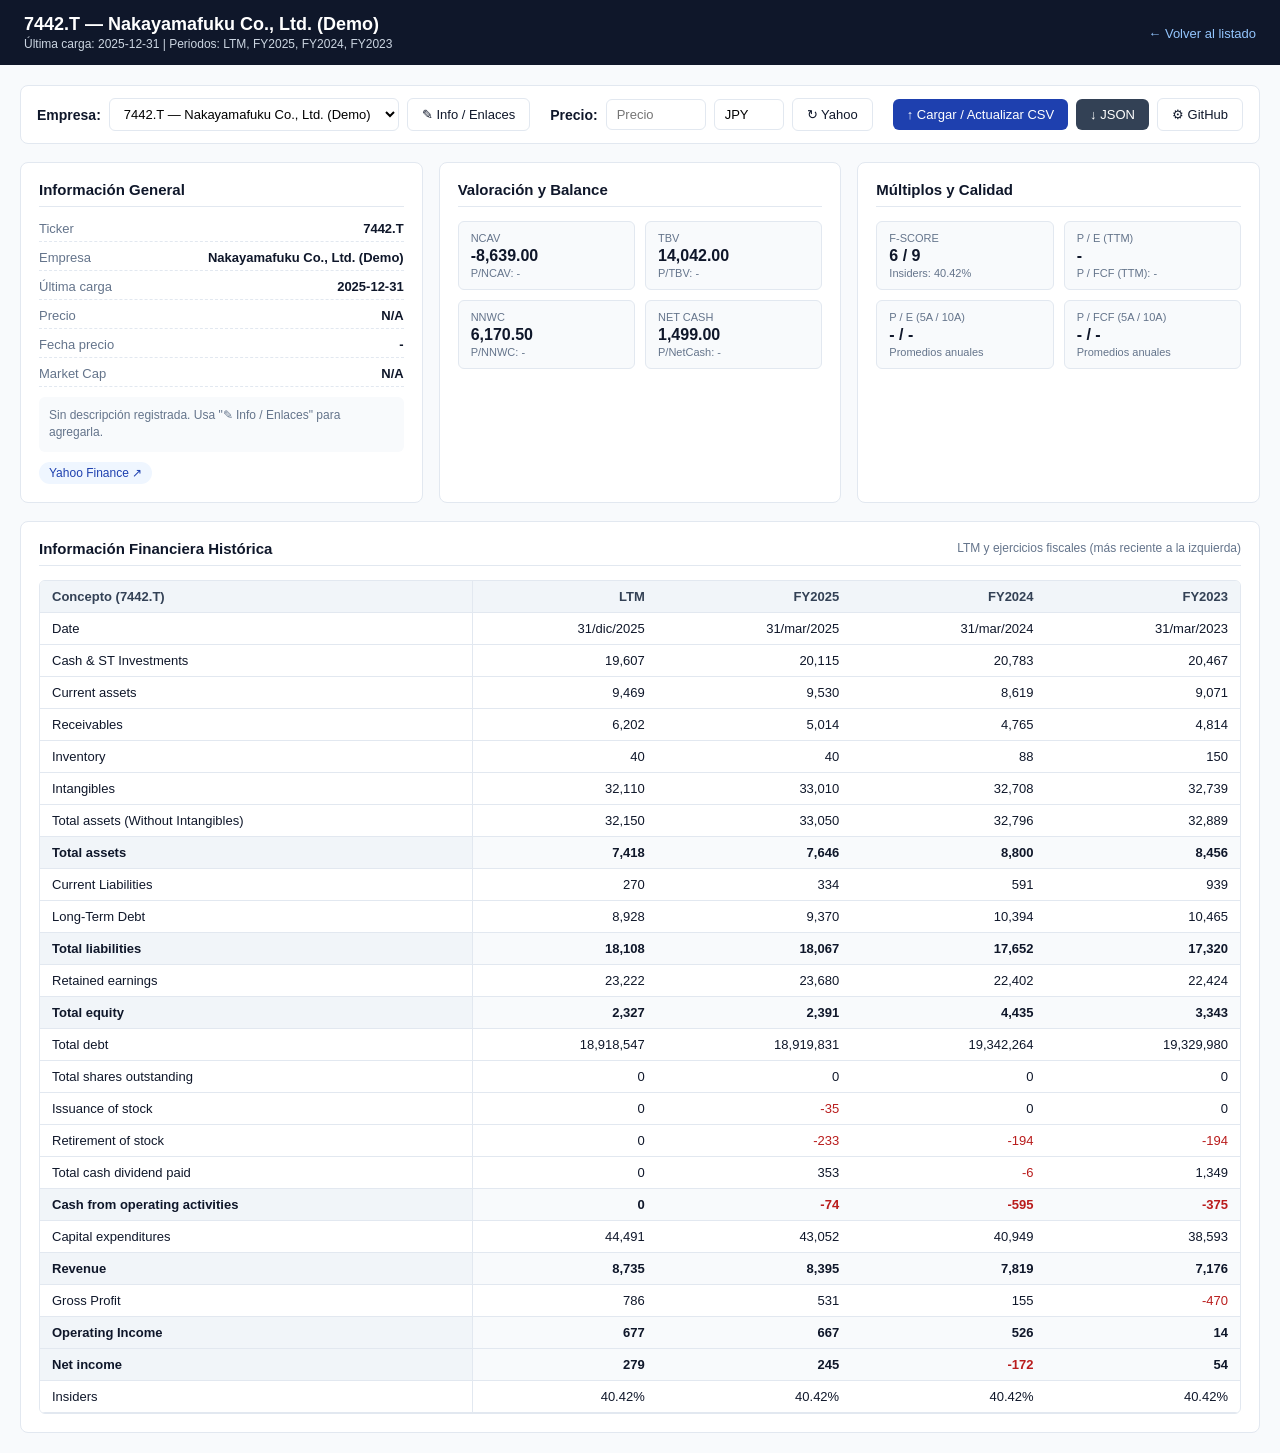
==== empresa.html @ ff604a3f "Add files via upload" ====
<!DOCTYPE html>
<html lang="es">
<head>
  <meta charset="UTF-8" />
  <meta name="viewport" content="width=device-width, initial-scale=1.0" />
  <title>Ficha de Empresa - Análisis Fundamental</title>
  <link rel="stylesheet" href="css/style.css" />
</head>
<body>
  <header>
    <div>
      <h1 id="company-title">Cargando empresa...</h1>
      <span id="company-subtitle" style="font-size:12px; color:#cbd5e1;"></span>
    </div>
    <div>
      <a href="index.html">← Volver al listado</a>
    </div>
  </header>

  <div class="container">
    <div class="toolbar">
      <div class="toolbar-group">
        <label for="company-select"><strong>Empresa:</strong></label>
        <select id="company-select"></select>
        <button class="outline" id="btn-edit-meta">✎ Info / Enlaces</button>
      </div>

      <div class="toolbar-group">
        <label for="price-input"><strong>Precio:</strong></label>
        <input type="number" id="price-input" step="any" placeholder="Precio" style="width:100px;" />
        <input type="text" id="currency-input" placeholder="Moneda" style="width:70px;" />
        <button class="outline" id="btn-fetch-price" title="Consultar en Yahoo Finance">↻ Yahoo</button>
      </div>

      <div class="toolbar-group">
        <input type="file" id="csv-upload" accept=".csv,.txt" style="display:none;" />
        <button id="btn-trigger-upload">↑ Cargar / Actualizar CSV</button>
        <button class="secondary" id="btn-download-json">↓ JSON</button>
        <button class="outline" id="btn-toggle-gh">⚙ GitHub</button>
      </div>
    </div>

    <!-- Panel para editar nombre, sitio web y descripción de la empresa -->
    <div id="edit-meta-panel" class="edit-meta-panel">
      <strong>Datos informativos y enlaces de la empresa</strong>
      <div class="form-grid">
        <input type="text" id="meta-name" placeholder="Nombre de la empresa" />
        <input type="text" id="meta-website" placeholder="Sitio web oficial (https://...)" />
        <input type="text" id="meta-currency" placeholder="Moneda (ej. JPY, USD, MXN)" />
      </div>
      <div style="margin-top:8px;">
        <textarea id="meta-desc" rows="2" style="width:100%;" placeholder="Resumen o descripción breve de la empresa..."></textarea>
      </div>
      <div style="margin-top:8px; display:flex; gap:8px;">
        <button id="btn-save-meta">Aplicar cambios</button>
        <button class="outline" id="btn-close-meta">Cerrar</button>
      </div>
    </div>

    <!-- Panel de GitHub -->
    <div id="gh-panel" class="gh-panel">
      <strong>Guardado directo en GitHub (para usuarios editores)</strong>
      <div class="form-grid">
        <input type="text" id="gh-owner" placeholder="Owner (usuario/org)" />
        <input type="text" id="gh-repo" placeholder="Repositorio" />
        <input type="text" id="gh-branch" placeholder="Rama (main)" />
        <input type="password" id="gh-token" placeholder="GitHub Token" />
      </div>
      <div style="margin-top:10px; display:flex; gap:8px;">
        <button id="btn-save-gh-cfg">Guardar config</button>
        <button class="outline" id="btn-clear-gh-cfg">Borrar token</button>
      </div>
    </div>

    <div id="status-banner" class="status-msg"></div>

    <!-- MITAD SUPERIOR: 3 COLUMNAS -->
    <div class="top-three-cols">
      <!-- Columna 1: Datos informativos, precio/moneda/fecha, descripción y enlaces -->
      <div class="card" style="margin-bottom:0;">
        <h2><span>Información General</span></h2>
        <div id="col1-info"></div>
      </div>

      <!-- Columna 2: Métricas patrimoniales y de balance -->
      <div class="card" style="margin-bottom:0;">
        <h2><span>Valoración y Balance</span></h2>
        <div id="col2-metrics" class="metrics-col-grid"></div>
      </div>

      <!-- Columna 3: Múltiplos de flujo/utilidad y calidad -->
      <div class="card" style="margin-bottom:0;">
        <h2><span>Múltiplos y Calidad</span></h2>
        <div id="col3-metrics" class="metrics-col-grid"></div>
      </div>
    </div>

    <!-- MITAD INFERIOR: INFORMACIÓN FINANCIERA HISTÓRICA -->
    <div class="card">
      <h2>
        <span>Información Financiera Histórica</span>
        <span style="font-size:12px; font-weight:400; color:var(--muted);">LTM y ejercicios fiscales (más reciente a la izquierda)</span>
      </h2>
      <div class="table-wrapper">
        <table id="financials-table">
          <thead></thead>
          <tbody></tbody>
        </table>
      </div>
    </div>
  </div>

  <script src="js/finance-engine.js"></script>
  <script>
    let registry = [];
    let currentCompany = null;

    const fmtNum = (n, decimals = 2) => {
      if (n === null || n === undefined || isNaN(n)) return "N/A";
      return Number(n).toLocaleString("en-US", {
        minimumFractionDigits: decimals,
        maximumFractionDigits: decimals
      });
    };

    const fmtInt = (n) => {
      if (n === null || n === undefined || isNaN(n)) return "-";
      return Number(n).toLocaleString("en-US", { maximumFractionDigits: 2 });
    };

    function showStatus(msg, isError = false) {
      const el = document.getElementById("status-banner");
      el.style.display = "block";
      el.style.background = isError ? "#fef2f2" : "#f0fdf4";
      el.style.color = isError ? "#991b1b" : "#166534";
      el.style.borderColor = isError ? "#fecaca" : "#bbf7d0";
      el.textContent = msg;
    }

    function getGhConfig() {
      return {
        owner: localStorage.getItem("gh_owner") || "",
        repo: localStorage.getItem("gh_repo") || "",
        branch: localStorage.getItem("gh_branch") || "main",
        token: localStorage.getItem("gh_token") || ""
      };
    }

    async function persistCompanyIfConfigured(msgSuffix = "") {
      const gh = getGhConfig();
      if (!gh.owner || !gh.repo || !gh.token) return false;
      await saveFileToGitHub({
        owner: gh.owner,
        repo: gh.repo,
        branch: gh.branch,
        token: gh.token,
        path: `data/companies/${currentCompany.ticker}.json`,
        contentText: JSON.stringify(currentCompany, null, 2),
        message: `Update ${currentCompany.ticker} ${msgSuffix}`.trim()
      });
      await saveFileToGitHub({
        owner: gh.owner,
        repo: gh.repo,
        branch: gh.branch,
        token: gh.token,
        path: "data/index.json",
        contentText: JSON.stringify({ companies: registry }, null, 2),
        message: `Update index.json for ${currentCompany.ticker}`
      });
      return true;
    }

    async function init() {
      const cfg = getGhConfig();
      document.getElementById("gh-owner").value = cfg.owner;
      document.getElementById("gh-repo").value = cfg.repo;
      document.getElementById("gh-branch").value = cfg.branch;
      document.getElementById("gh-token").value = cfg.token;

      try {
        const res = await fetch("data/index.json?t=" + Date.now());
        const data = await res.json();
        registry = data.companies || [];
      } catch (e) {
        registry = [];
      }

      populateSelector();
      const params = new URLSearchParams(window.location.search);
      const requested = params.get("ticker") || (registry[0] && registry[0].ticker);
      if (requested) {
        document.getElementById("company-select").value = requested;
        await loadCompany(requested);
      }
    }

    function populateSelector() {
      const sel = document.getElementById("company-select");
      sel.innerHTML = "";
      registry.forEach(item => {
        const opt = document.createElement("option");
        opt.value = item.ticker;
        opt.textContent = `${item.ticker} — ${item.name || item.ticker}`;
        sel.appendChild(opt);
      });
    }

    async function loadCompany(ticker) {
      const entry = registry.find(r => r.ticker === ticker);
      const path = (entry && entry.file) ? entry.file : `data/companies/${ticker}.json`;
      const res = await fetch(`${path}?t=${Date.now()}`);
      currentCompany = await res.json();

      document.getElementById("price-input").value = currentCompany.price ?? "";
      document.getElementById("currency-input").value = currentCompany.currency || "";
      renderAll();
    }

    function renderAll() {
      if (!currentCompany) return;
      const c = currentCompany;
      const priceVal = (c.price !== null && c.price !== undefined && c.price !== "") ? Number(c.price) : null;
      const m = calculateMetrics(c, priceVal);

      document.getElementById("company-title").textContent = `${c.ticker} — ${c.name || c.ticker}`;
      document.getElementById("company-subtitle").textContent = `Última carga: ${c.lastUpdated || "-"} | Periodos: ${(c.periods || []).join(", ")}`;

      // Columna 1: Datos informativos + precio/moneda/fecha + descripción + enlaces
      const yahooUrl = `https://finance.yahoo.com/quote/${encodeURIComponent(c.ticker)}`;
      const linksHtml = [
        `<a href="${yahooUrl}" target="_blank" rel="noopener">Yahoo Finance ↗</a>`,
        c.website ? `<a href="${c.website}" target="_blank" rel="noopener">Sitio oficial ↗</a>` : ""
      ].filter(Boolean).join("");

      document.getElementById("col1-info").innerHTML = `
        <div class="info-list">
          <div class="info-row"><span class="info-label">Ticker</span><span class="info-val">${c.ticker}</span></div>
          <div class="info-row"><span class="info-label">Empresa</span><span class="info-val">${c.name || c.ticker}</span></div>
          <div class="info-row"><span class="info-label">Última carga</span><span class="info-val">${c.lastUpdated || "-"}</span></div>
          <div class="info-row"><span class="info-label">Precio</span><span class="info-val">${priceVal !== null ? fmtNum(priceVal) + " " + (c.currency || "") : "N/A"}</span></div>
          <div class="info-row"><span class="info-label">Fecha precio</span><span class="info-val">${c.priceDate || "-"}</span></div>
          <div class="info-row"><span class="info-label">Market Cap</span><span class="info-val">${m.marketCap !== null ? fmtNum(m.marketCap) + " mm" : "N/A"}</span></div>
        </div>
        ${c.description ? `<div class="desc-box">${c.description}</div>` : `<div class="desc-box" style="color:var(--muted);">Sin descripción registrada. Usa "✎ Info / Enlaces" para agregarla.</div>`}
        <div class="links-box">${linksHtml}</div>
      `;

      const box = (label, val, sub = "") => `
        <div class="metric-box">
          <div class="metric-label">${label}</div>
          <div class="metric-value">${val}</div>
          ${sub ? `<div class="metric-sub">${sub}</div>` : ""}
        </div>
      `;

      // Columna 2: Métricas patrimoniales
      document.getElementById("col2-metrics").innerHTML = [
        box("NCAV", fmtNum(m.ncav), `P/NCAV: ${m.p_ncav !== null ? fmtNum(m.p_ncav) + "x" : "-"}`),
        box("TBV", fmtNum(m.tbv), `P/TBV: ${m.p_tbv !== null ? fmtNum(m.p_tbv) + "x" : "-"}`),
        box("NNWC", fmtNum(m.nnwc), `P/NNWC: ${m.p_nnwc !== null ? fmtNum(m.p_nnwc) + "x" : "-"}`),
        box("Net Cash", fmtNum(m.netCash), `P/NetCash: ${m.p_netcash !== null ? fmtNum(m.p_netcash) + "x" : "-"}`)
      ].join("");

      // Columna 3: Múltiplos y calidad
      document.getElementById("col3-metrics").innerHTML = [
        box("F-Score", m.fScore !== null ? `${m.fScore} / 9` : "N/A", `Insiders: ${m.insiders ? fmtNum(m.insiders * 100) + "%" : "0.00%"}`),
        box("P / E (TTM)", m.p_ettm !== null ? fmtNum(m.p_ettm) + "x" : "-", `P / FCF (TTM): ${m.p_fcfttm !== null ? fmtNum(m.p_fcfttm) + "x" : "-"}`),
        box("P / E (5A / 10A)", `${m.p_e5 !== null ? fmtNum(m.p_e5) + "x" : "-"} / ${m.p_e10 !== null ? fmtNum(m.p_e10) + "x" : "-"}`, "Promedios anuales"),
        box("P / FCF (5A / 10A)", `${m.p_fcf5 !== null ? fmtNum(m.p_fcf5) + "x" : "-"} / ${m.p_fcf10 !== null ? fmtNum(m.p_fcf10) + "x" : "-"}`, "Promedios anuales")
      ].join("");

      // Mitad inferior: Financieros históricos
      const thead = document.querySelector("#financials-table thead");
      const tbody = document.querySelector("#financials-table tbody");
      const periods = c.periods || [];
      thead.innerHTML = `<tr><th>Concepto (${c.ticker})</th>${periods.map(p => `<th>${p}</th>`).join("")}</tr>`;

      const highlightRows = new Set(["Total assets", "Total liabilities", "Total equity", "Revenue", "Operating Income", "Net income", "Cash from operating activities"]);
      const rowKeys = Object.keys(c.rows || {});
      tbody.innerHTML = rowKeys.map(rowName => {
        const vals = c.rows[rowName] || [];
        const isHl = highlightRows.has(rowName);
        const cells = vals.map(v => {
          if (rowName === "Date") return `<td>${v}</td>`;
          if (rowName === "Insiders") return `<td>${(Number(v) * 100).toFixed(2)}%</td>`;
          const num = Number(v);
          return `<td class="${num < 0 ? "neg" : ""}">${fmtInt(num)}</td>`;
        }).join("");
        return `<tr class="${isHl ? "row-highlight" : ""}"><td>${rowName}</td>${cells}</tr>`;
      }).join("");
    }

    document.getElementById("company-select").addEventListener("change", e => loadCompany(e.target.value));

    document.getElementById("price-input").addEventListener("change", async e => {
      if (!currentCompany) return;
      const v = parseFloat(e.target.value);
      currentCompany.price = isNaN(v) ? null : v;
      currentCompany.priceDate = new Date().toISOString().slice(0, 10);
      renderAll();
      if (await persistCompanyIfConfigured("(precio)")) showStatus("Precio guardado en GitHub.");
    });

    document.getElementById("currency-input").addEventListener("change", async e => {
      if (!currentCompany) return;
      currentCompany.currency = e.target.value.trim().toUpperCase();
      renderAll();
      if (await persistCompanyIfConfigured("(moneda)")) showStatus("Moneda guardada en GitHub.");
    });

    document.getElementById("btn-fetch-price").addEventListener("click", async () => {
      if (!currentCompany) return;
      showStatus(`Consultando ${currentCompany.ticker} en Yahoo Finance...`);
      try {
        const url = `https://query1.finance.yahoo.com/v8/finance/chart/${encodeURIComponent(currentCompany.ticker)}?interval=1d&range=1d`;
        const proxyUrl = `https://api.allorigins.win/get?url=${encodeURIComponent(url)}`;
        const res = await fetch(proxyUrl);
        const wrapper = await res.json();
        const chartData = JSON.parse(wrapper.contents);
        const meta = chartData.chart.result[0].meta;
        currentCompany.price = meta.regularMarketPrice;
        if (meta.currency) currentCompany.currency = meta.currency;
        currentCompany.priceDate = new Date().toISOString().slice(0, 10);
        document.getElementById("price-input").value = currentCompany.price;
        document.getElementById("currency-input").value = currentCompany.currency || "";
        renderAll();
        const saved = await persistCompanyIfConfigured("(Yahoo Finance)");
        showStatus(saved ? `Precio (${currentCompany.price} ${currentCompany.currency || ""}) guardado en GitHub.` : `Precio obtenido: ${currentCompany.price}.`);
      } catch (err) {
        showStatus("No se pudo consultar Yahoo Finance automáticamente. Puedes ingresar el precio manual.", true);
      }
    });

    document.getElementById("btn-edit-meta").addEventListener("click", () => {
      if (!currentCompany) return;
      document.getElementById("meta-name").value = currentCompany.name || "";
      document.getElementById("meta-website").value = currentCompany.website || "";
      document.getElementById("meta-currency").value = currentCompany.currency || "";
      document.getElementById("meta-desc").value = currentCompany.description || "";
      document.getElementById("edit-meta-panel").style.display = "block";
    });

    document.getElementById("btn-close-meta").addEventListener("click", () => {
      document.getElementById("edit-meta-panel").style.display = "none";
    });

    document.getElementById("btn-save-meta").addEventListener("click", async () => {
      if (!currentCompany) return;
      currentCompany.name = document.getElementById("meta-name").value.trim() || currentCompany.ticker;
      currentCompany.website = document.getElementById("meta-website").value.trim();
      currentCompany.currency = document.getElementById("meta-currency").value.trim().toUpperCase();
      currentCompany.description = document.getElementById("meta-desc").value.trim();

      const idx = registry.findIndex(r => r.ticker === currentCompany.ticker);
      if (idx >= 0) registry[idx].name = currentCompany.name;
      populateSelector();
      document.getElementById("company-select").value = currentCompany.ticker;
      document.getElementById("edit-meta-panel").style.display = "none";
      renderAll();

      const saved = await persistCompanyIfConfigured("(info empresa)");
      showStatus(saved ? "Información y enlaces guardados en GitHub." : "Información actualizada en pantalla.");
    });

    document.getElementById("btn-trigger-upload").addEventListener("click", () => document.getElementById("csv-upload").click());

    document.getElementById("csv-upload").addEventListener("change", e => {
      const file = e.target.files[0];
      if (!file) return;
      const reader = new FileReader();
      reader.onload = async evt => {
        try {
          const incoming = parseCompanyCSV(evt.target.result);
          let baseObj = null;
          const entry = registry.find(r => r.ticker === incoming.ticker);
          if (entry && entry.file) {
            const r = await fetch(`${entry.file}?t=${Date.now()}`);
            if (r.ok) baseObj = await r.json();
          }
          currentCompany = mergeCompanyData(baseObj, incoming);

          const idx = registry.findIndex(r => r.ticker === currentCompany.ticker);
          const regObj = {
            ticker: currentCompany.ticker,
            name: currentCompany.name || currentCompany.ticker,
            file: `data/companies/${currentCompany.ticker}.json`,
            lastUpdated: currentCompany.lastUpdated
          };
          if (idx >= 0) registry[idx] = regObj;
          else registry.push(regObj);
          populateSelector();
          document.getElementById("company-select").value = currentCompany.ticker;
          renderAll();

          const saved = await persistCompanyIfConfigured("(CSV)");
          showStatus(saved
            ? `CSV fusionado y guardado en GitHub para ${currentCompany.ticker}.`
            : `CSV fusionado para ${currentCompany.ticker}. Configura GitHub en ⚙ GitHub para guardarlo en el repo.`);
        } catch (err) {
          showStatus("Error al procesar CSV: " + err.message, true);
        }
        e.target.value = "";
      };
      reader.readAsText(file);
    });

    document.getElementById("btn-download-json").addEventListener("click", () => {
      if (!currentCompany) return;
      const blob = new Blob([JSON.stringify(currentCompany, null, 2)], { type: "application/json" });
      const a = document.createElement("a");
      a.href = URL.createObjectURL(blob);
      a.download = `${currentCompany.ticker}.json`;
      a.click();
    });

    document.getElementById("btn-toggle-gh").addEventListener("click", () => {
      const p = document.getElementById("gh-panel");
      p.style.display = p.style.display === "block" ? "none" : "block";
    });

    document.getElementById("btn-save-gh-cfg").addEventListener("click", () => {
      localStorage.setItem("gh_owner", document.getElementById("gh-owner").value.trim());
      localStorage.setItem("gh_repo", document.getElementById("gh-repo").value.trim());
      localStorage.setItem("gh_branch", document.getElementById("gh-branch").value.trim() || "main");
      localStorage.setItem("gh_token", document.getElementById("gh-token").value.trim());
      showStatus("Configuración de GitHub guardada en este navegador.");
    });

    document.getElementById("btn-clear-gh-cfg").addEventListener("click", () => {
      localStorage.removeItem("gh_token");
      document.getElementById("gh-token").value = "";
      showStatus("Token borrado.");
    });

    init();
  </script>
</body>
</html>
---- css/style.css ----
:root {
  --bg: #f8fafc;
  --card: #ffffff;
  --border: #e2e8f0;
  --text: #0f172a;
  --muted: #64748b;
  --accent: #1e40af;
  --accent-light: #eff6ff;
  --red: #b91c1c;
}
* { box-sizing: border-box; }
body {
  margin: 0;
  font-family: -apple-system, BlinkMacSystemFont, "Segoe UI", Roboto, sans-serif;
  background: var(--bg);
  color: var(--text);
  font-size: 14px;
}
header {
  background: #0f172a;
  color: #fff;
  padding: 14px 24px;
  display: flex;
  justify-content: space-between;
  align-items: center;
  flex-wrap: wrap;
  gap: 12px;
}
header h1 { margin: 0; font-size: 18px; font-weight: 600; }
header a { color: #93c5fd; text-decoration: none; font-size: 13px; }
.container { max-width: 1400px; margin: 20px auto; padding: 0 20px; }

.toolbar {
  background: var(--card);
  border: 1px solid var(--border);
  border-radius: 8px;
  padding: 12px 16px;
  margin-bottom: 18px;
  display: flex;
  flex-wrap: wrap;
  gap: 10px;
  align-items: center;
  justify-content: space-between;
}
.toolbar-group { display: flex; gap: 8px; align-items: center; flex-wrap: wrap; }

select, input[type="text"], input[type="number"], input[type="password"], textarea {
  padding: 7px 10px;
  border: 1px solid var(--border);
  border-radius: 6px;
  font-size: 13px;
  background: #fff;
  font-family: inherit;
}
button, .btn {
  background: var(--accent);
  color: #fff;
  border: none;
  padding: 8px 14px;
  border-radius: 6px;
  font-size: 13px;
  font-weight: 500;
  cursor: pointer;
  display: inline-flex;
  align-items: center;
  gap: 6px;
  text-decoration: none;
}
button.secondary { background: #334155; }
button.outline { background: #fff; color: var(--text); border: 1px solid var(--border); }
button:hover, .btn:hover { opacity: 0.92; }

.card {
  background: var(--card);
  border: 1px solid var(--border);
  border-radius: 8px;
  padding: 18px;
  margin-bottom: 18px;
}
.card h2 {
  margin: 0 0 14px 0;
  font-size: 15px;
  border-bottom: 1px solid var(--border);
  padding-bottom: 8px;
  display: flex;
  justify-content: space-between;
  align-items: center;
}

/* Mitad superior: 3 columnas en escritorio */
.top-three-cols {
  display: grid;
  grid-template-columns: repeat(3, minmax(0, 1fr));
  gap: 16px;
  margin-bottom: 18px;
}
@media (max-width: 1024px) {
  .top-three-cols { grid-template-columns: 1fr; }
}

.info-list {
  display: flex;
  flex-direction: column;
  gap: 8px;
  font-size: 13px;
}
.info-row {
  display: flex;
  justify-content: space-between;
  gap: 10px;
  border-bottom: 1px dashed #e2e8f0;
  padding-bottom: 5px;
}
.info-label { color: var(--muted); font-weight: 500; }
.info-val { font-weight: 600; text-align: right; }
.desc-box {
  margin-top: 10px;
  padding: 10px;
  background: var(--bg);
  border-radius: 6px;
  font-size: 12px;
  color: #334155;
  line-height: 1.45;
}
.links-box {
  margin-top: 10px;
  display: flex;
  flex-wrap: wrap;
  gap: 8px;
}
.links-box a {
  font-size: 12px;
  color: var(--accent);
  background: var(--accent-light);
  padding: 4px 10px;
  border-radius: 999px;
  text-decoration: none;
  font-weight: 500;
}

.metrics-col-grid {
  display: grid;
  grid-template-columns: repeat(2, minmax(0, 1fr));
  gap: 10px;
}
.metric-box {
  background: var(--bg);
  border: 1px solid var(--border);
  border-radius: 6px;
  padding: 10px 12px;
}
.metric-label { font-size: 11px; color: var(--muted); text-transform: uppercase; }
.metric-value { font-size: 16px; font-weight: 700; margin-top: 3px; }
.metric-sub { font-size: 11px; color: var(--muted); margin-top: 2px; }

.table-wrapper {
  overflow-x: auto;
  border: 1px solid var(--border);
  border-radius: 6px;
}
table {
  width: 100%;
  border-collapse: collapse;
  font-size: 13px;
  white-space: nowrap;
}
th, td {
  padding: 8px 12px;
  border-bottom: 1px solid var(--border);
  text-align: right;
}
th:first-child, td:first-child {
  text-align: left;
  position: sticky;
  left: 0;
  background: #f1f5f9;
  font-weight: 600;
  z-index: 2;
  border-right: 1px solid var(--border);
}
td:first-child { background: #fff; font-weight: 500; }
thead th { background: #f1f5f9; font-weight: 600; color: #334155; }
tr.row-highlight td { background: #f8fafc; font-weight: 600; }
tr.row-highlight td:first-child { background: #f1f5f9; }
.neg { color: var(--red); }
.badge {
  display: inline-block;
  padding: 2px 8px;
  border-radius: 999px;
  font-size: 11px;
  font-weight: 600;
  background: var(--accent-light);
  color: var(--accent);
}
.status-msg {
  font-size: 12px;
  padding: 8px 12px;
  border-radius: 6px;
  background: #f0fdf4;
  color: #166534;
  border: 1px solid #bbf7d0;
  margin-bottom: 14px;
  display: none;
}
.gh-panel, .edit-meta-panel {
  display: none;
  background: var(--card);
  border: 1px solid var(--border);
  border-radius: 8px;
  padding: 14px 18px;
  margin-bottom: 18px;
}
.form-grid {
  display: grid;
  grid-template-columns: repeat(auto-fit, minmax(180px, 1fr));
  gap: 10px;
  margin-top: 10px;
}
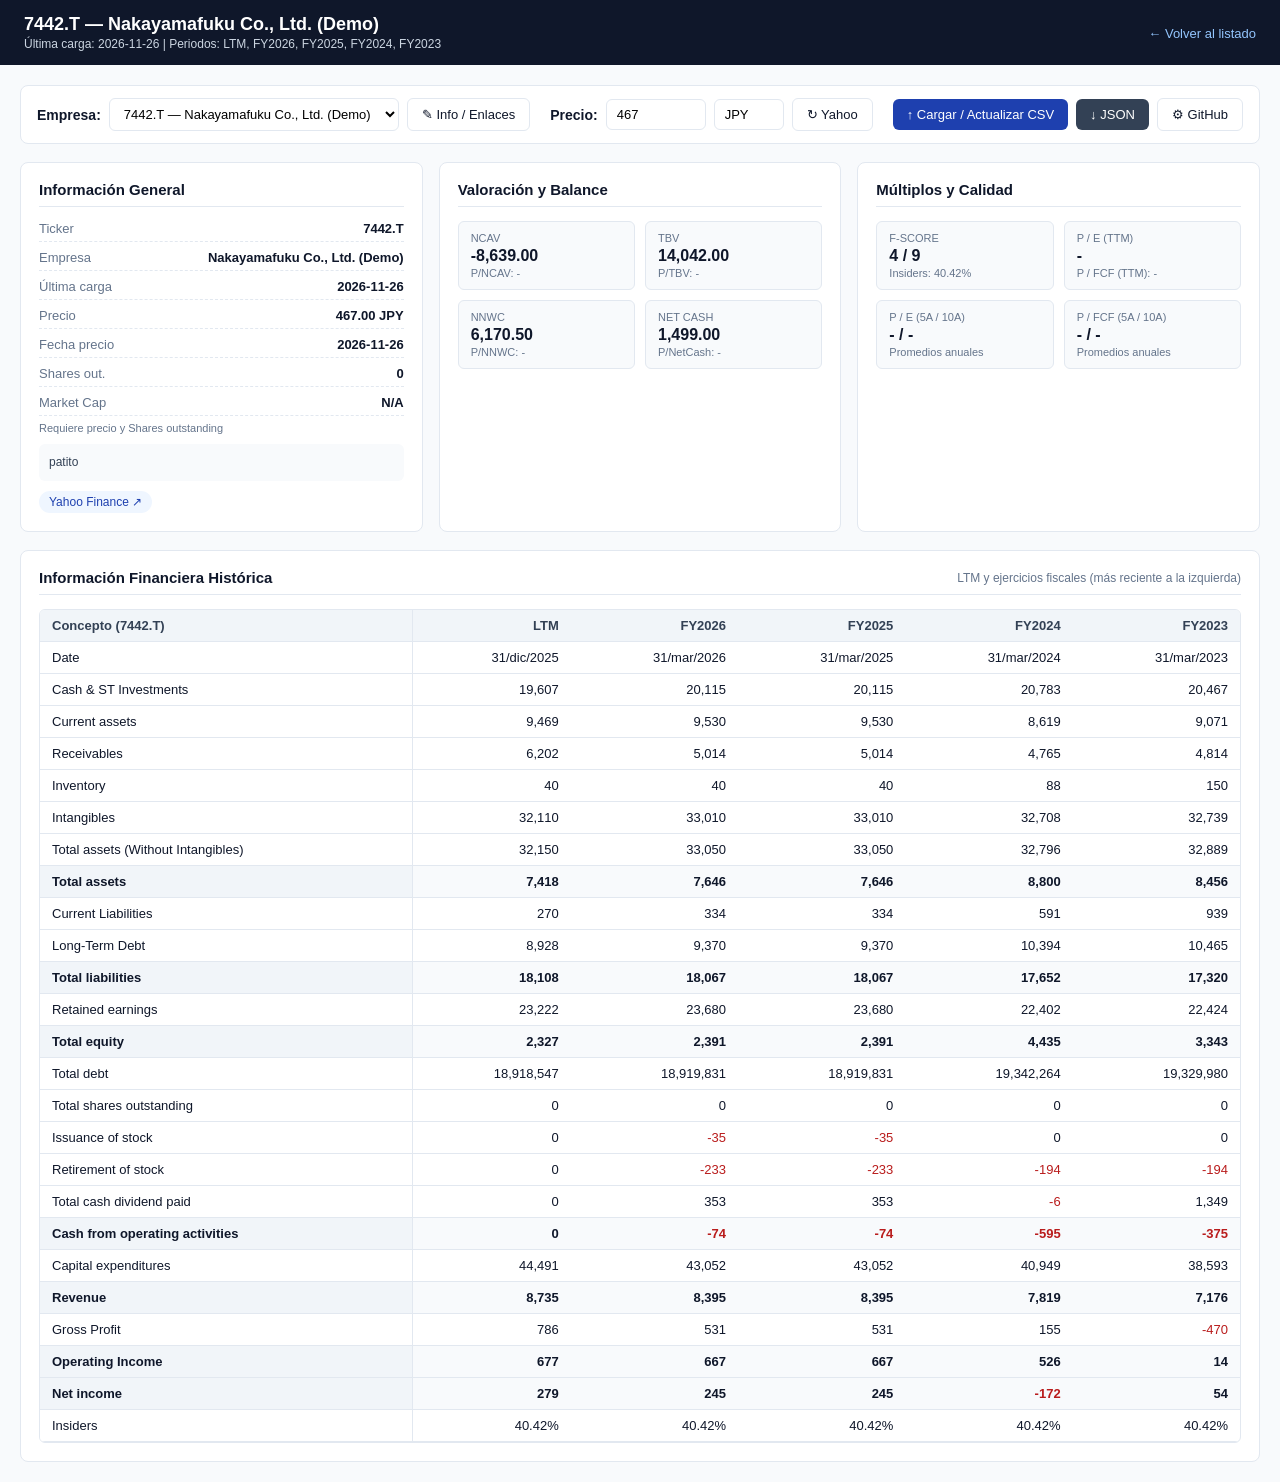
==== commit 1f98b7f1: "Update empresa.html" ====
--- a/empresa.html
+++ b/empresa.html
@@ -40,7 +40,6 @@
       </div>
     </div>
 
-    <!-- Panel para editar nombre, sitio web y descripción de la empresa -->
     <div id="edit-meta-panel" class="edit-meta-panel">
       <strong>Datos informativos y enlaces de la empresa</strong>
       <div class="form-grid">
@@ -57,7 +56,6 @@
       </div>
     </div>
 
-    <!-- Panel de GitHub -->
     <div id="gh-panel" class="gh-panel">
       <strong>Guardado directo en GitHub (para usuarios editores)</strong>
       <div class="form-grid">
@@ -74,28 +72,23 @@
 
     <div id="status-banner" class="status-msg"></div>
 
-    <!-- MITAD SUPERIOR: 3 COLUMNAS -->
     <div class="top-three-cols">
-      <!-- Columna 1: Datos informativos, precio/moneda/fecha, descripción y enlaces -->
       <div class="card" style="margin-bottom:0;">
         <h2><span>Información General</span></h2>
         <div id="col1-info"></div>
       </div>
 
-      <!-- Columna 2: Métricas patrimoniales y de balance -->
       <div class="card" style="margin-bottom:0;">
         <h2><span>Valoración y Balance</span></h2>
         <div id="col2-metrics" class="metrics-col-grid"></div>
       </div>
 
-      <!-- Columna 3: Múltiplos de flujo/utilidad y calidad -->
       <div class="card" style="margin-bottom:0;">
         <h2><span>Múltiplos y Calidad</span></h2>
         <div id="col3-metrics" class="metrics-col-grid"></div>
       </div>
     </div>
 
-    <!-- MITAD INFERIOR: INFORMACIÓN FINANCIERA HISTÓRICA -->
     <div class="card">
       <h2>
         <span>Información Financiera Histórica</span>
@@ -170,6 +163,39 @@
       return true;
     }
 
+    async function fetchYahooQuoteInBrowser(ticker) {
+      const yahooEndpoints = [
+        `https://query1.finance.yahoo.com/v8/finance/chart/${encodeURIComponent(ticker)}?interval=1d&range=1d`,
+        `https://query2.finance.yahoo.com/v8/finance/chart/${encodeURIComponent(ticker)}?interval=1d&range=1d`
+      ];
+
+      for (const targetUrl of yahooEndpoints) {
+        const proxies = [
+          `https://api.allorigins.win/raw?url=${encodeURIComponent(targetUrl)}`,
+          `https://corsproxy.io/?${encodeURIComponent(targetUrl)}`
+        ];
+
+        for (const pUrl of proxies) {
+          try {
+            const res = await fetch(pUrl);
+            if (!res.ok) continue;
+            const json = await res.json();
+            const meta = json?.chart?.result?.[0]?.meta;
+            const price = meta?.regularMarketPrice ?? meta?.previousClose;
+            if (price && !isNaN(Number(price))) {
+              return {
+                price: Number(price),
+                currency: meta.currency || null
+              };
+            }
+          } catch (_) {
+            // Try next proxy
+          }
+        }
+      }
+      throw new Error("Sin respuesta de Yahoo Finance desde el navegador");
+    }
+
     async function init() {
       const cfg = getGhConfig();
       document.getElementById("gh-owner").value = cfg.owner;
@@ -225,12 +251,15 @@
       document.getElementById("company-title").textContent = `${c.ticker} — ${c.name || c.ticker}`;
       document.getElementById("company-subtitle").textContent = `Última carga: ${c.lastUpdated || "-"} | Periodos: ${(c.periods || []).join(", ")}`;
 
-      // Columna 1: Datos informativos + precio/moneda/fecha + descripción + enlaces
       const yahooUrl = `https://finance.yahoo.com/quote/${encodeURIComponent(c.ticker)}`;
       const linksHtml = [
         `<a href="${yahooUrl}" target="_blank" rel="noopener">Yahoo Finance ↗</a>`,
         c.website ? `<a href="${c.website}" target="_blank" rel="noopener">Sitio oficial ↗</a>` : ""
       ].filter(Boolean).join("");
+
+      const mcapSub = (priceVal !== null && m.shares > 0)
+        ? `${fmtNum(priceVal)} × ${fmtInt(m.shares)} shares`
+        : "Requiere precio y Shares outstanding";
 
       document.getElementById("col1-info").innerHTML = `
         <div class="info-list">
@@ -239,8 +268,10 @@
           <div class="info-row"><span class="info-label">Última carga</span><span class="info-val">${c.lastUpdated || "-"}</span></div>
           <div class="info-row"><span class="info-label">Precio</span><span class="info-val">${priceVal !== null ? fmtNum(priceVal) + " " + (c.currency || "") : "N/A"}</span></div>
           <div class="info-row"><span class="info-label">Fecha precio</span><span class="info-val">${c.priceDate || "-"}</span></div>
+          <div class="info-row"><span class="info-label">Shares out.</span><span class="info-val">${m.shares ? fmtInt(m.shares) : "0"}</span></div>
           <div class="info-row"><span class="info-label">Market Cap</span><span class="info-val">${m.marketCap !== null ? fmtNum(m.marketCap) + " mm" : "N/A"}</span></div>
         </div>
+        <div style="font-size:11px; color:var(--muted); margin-top:6px;">${mcapSub}</div>
         ${c.description ? `<div class="desc-box">${c.description}</div>` : `<div class="desc-box" style="color:var(--muted);">Sin descripción registrada. Usa "✎ Info / Enlaces" para agregarla.</div>`}
         <div class="links-box">${linksHtml}</div>
       `;
@@ -253,7 +284,6 @@
         </div>
       `;
 
-      // Columna 2: Métricas patrimoniales
       document.getElementById("col2-metrics").innerHTML = [
         box("NCAV", fmtNum(m.ncav), `P/NCAV: ${m.p_ncav !== null ? fmtNum(m.p_ncav) + "x" : "-"}`),
         box("TBV", fmtNum(m.tbv), `P/TBV: ${m.p_tbv !== null ? fmtNum(m.p_tbv) + "x" : "-"}`),
@@ -261,7 +291,6 @@
         box("Net Cash", fmtNum(m.netCash), `P/NetCash: ${m.p_netcash !== null ? fmtNum(m.p_netcash) + "x" : "-"}`)
       ].join("");
 
-      // Columna 3: Múltiplos y calidad
       document.getElementById("col3-metrics").innerHTML = [
         box("F-Score", m.fScore !== null ? `${m.fScore} / 9` : "N/A", `Insiders: ${m.insiders ? fmtNum(m.insiders * 100) + "%" : "0.00%"}`),
         box("P / E (TTM)", m.p_ettm !== null ? fmtNum(m.p_ettm) + "x" : "-", `P / FCF (TTM): ${m.p_fcfttm !== null ? fmtNum(m.p_fcfttm) + "x" : "-"}`),
@@ -269,13 +298,12 @@
         box("P / FCF (5A / 10A)", `${m.p_fcf5 !== null ? fmtNum(m.p_fcf5) + "x" : "-"} / ${m.p_fcf10 !== null ? fmtNum(m.p_fcf10) + "x" : "-"}`, "Promedios anuales")
       ].join("");
 
-      // Mitad inferior: Financieros históricos
       const thead = document.querySelector("#financials-table thead");
       const tbody = document.querySelector("#financials-table tbody");
       const periods = c.periods || [];
       thead.innerHTML = `<tr><th>Concepto (${c.ticker})</th>${periods.map(p => `<th>${p}</th>`).join("")}</tr>`;
 
-      const highlightRows = new Set(["Total assets", "Total liabilities", "Total equity", "Revenue", "Operating Income", "Net income", "Cash from operating activities"]);
+      const highlightRows = new Set(["Total assets", "Total liabilities", "Total equity", "Shares outstanding", "Revenue", "Operating Income", "Net income", "Cash from operating activities"]);
       const rowKeys = Object.keys(c.rows || {});
       tbody.innerHTML = rowKeys.map(rowName => {
         const vals = c.rows[rowName] || [];
@@ -298,7 +326,7 @@
       currentCompany.price = isNaN(v) ? null : v;
       currentCompany.priceDate = new Date().toISOString().slice(0, 10);
       renderAll();
-      if (await persistCompanyIfConfigured("(precio)")) showStatus("Precio guardado en GitHub.");
+      if (await persistCompanyIfConfigured("(precio)")) showStatus("Precio y Market Cap actualizados en GitHub.");
     });
 
     document.getElementById("currency-input").addEventListener("change", async e => {
@@ -312,22 +340,19 @@
       if (!currentCompany) return;
       showStatus(`Consultando ${currentCompany.ticker} en Yahoo Finance...`);
       try {
-        const url = `https://query1.finance.yahoo.com/v8/finance/chart/${encodeURIComponent(currentCompany.ticker)}?interval=1d&range=1d`;
-        const proxyUrl = `https://api.allorigins.win/get?url=${encodeURIComponent(url)}`;
-        const res = await fetch(proxyUrl);
-        const wrapper = await res.json();
-        const chartData = JSON.parse(wrapper.contents);
-        const meta = chartData.chart.result[0].meta;
-        currentCompany.price = meta.regularMarketPrice;
-        if (meta.currency) currentCompany.currency = meta.currency;
+        const quote = await fetchYahooQuoteInBrowser(currentCompany.ticker);
+        currentCompany.price = quote.price;
+        if (quote.currency) currentCompany.currency = quote.currency;
         currentCompany.priceDate = new Date().toISOString().slice(0, 10);
         document.getElementById("price-input").value = currentCompany.price;
         document.getElementById("currency-input").value = currentCompany.currency || "";
         renderAll();
         const saved = await persistCompanyIfConfigured("(Yahoo Finance)");
-        showStatus(saved ? `Precio (${currentCompany.price} ${currentCompany.currency || ""}) guardado en GitHub.` : `Precio obtenido: ${currentCompany.price}.`);
+        showStatus(saved
+          ? `Precio (${currentCompany.price} ${currentCompany.currency || ""}) guardado en GitHub.`
+          : `Precio obtenido: ${currentCompany.price} ${currentCompany.currency || ""}.`);
       } catch (err) {
-        showStatus("No se pudo consultar Yahoo Finance automáticamente. Puedes ingresar el precio manual.", true);
+        showStatus("Yahoo Finance bloqueó la consulta desde el navegador. Puedes escribir el precio manual o usar la GitHub Action 'Update Prices'.", true);
       }
     });
 
@@ -435,4 +460,4 @@
     init();
   </script>
 </body>
-</html>+</html>
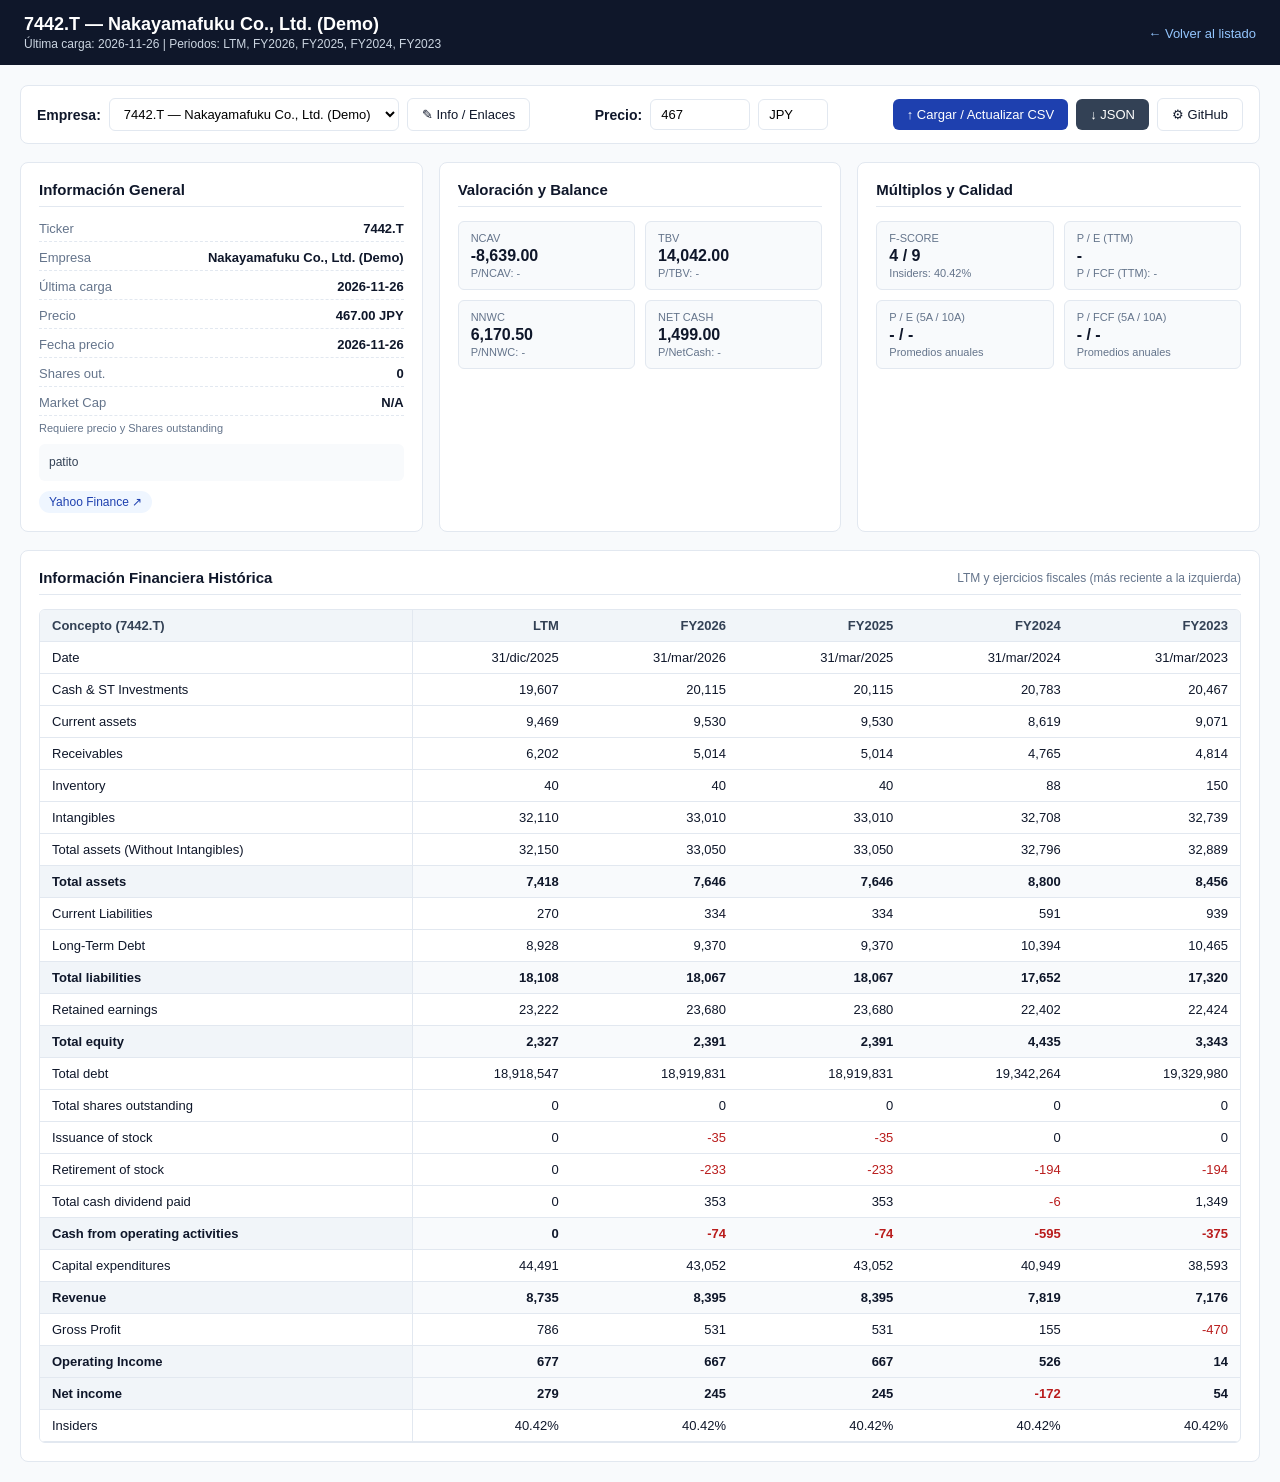
==== commit 7677bede: "Update empresa.html" ====
--- a/empresa.html
+++ b/empresa.html
@@ -29,7 +29,6 @@
         <label for="price-input"><strong>Precio:</strong></label>
         <input type="number" id="price-input" step="any" placeholder="Precio" style="width:100px;" />
         <input type="text" id="currency-input" placeholder="Moneda" style="width:70px;" />
-        <button class="outline" id="btn-fetch-price" title="Consultar en Yahoo Finance">↻ Yahoo</button>
       </div>
 
       <div class="toolbar-group">
@@ -163,39 +162,6 @@
       return true;
     }
 
-    async function fetchYahooQuoteInBrowser(ticker) {
-      const yahooEndpoints = [
-        `https://query1.finance.yahoo.com/v8/finance/chart/${encodeURIComponent(ticker)}?interval=1d&range=1d`,
-        `https://query2.finance.yahoo.com/v8/finance/chart/${encodeURIComponent(ticker)}?interval=1d&range=1d`
-      ];
-
-      for (const targetUrl of yahooEndpoints) {
-        const proxies = [
-          `https://api.allorigins.win/raw?url=${encodeURIComponent(targetUrl)}`,
-          `https://corsproxy.io/?${encodeURIComponent(targetUrl)}`
-        ];
-
-        for (const pUrl of proxies) {
-          try {
-            const res = await fetch(pUrl);
-            if (!res.ok) continue;
-            const json = await res.json();
-            const meta = json?.chart?.result?.[0]?.meta;
-            const price = meta?.regularMarketPrice ?? meta?.previousClose;
-            if (price && !isNaN(Number(price))) {
-              return {
-                price: Number(price),
-                currency: meta.currency || null
-              };
-            }
-          } catch (_) {
-            // Try next proxy
-          }
-        }
-      }
-      throw new Error("Sin respuesta de Yahoo Finance desde el navegador");
-    }
-
     async function init() {
       const cfg = getGhConfig();
       document.getElementById("gh-owner").value = cfg.owner;
@@ -336,26 +302,6 @@
       if (await persistCompanyIfConfigured("(moneda)")) showStatus("Moneda guardada en GitHub.");
     });
 
-    document.getElementById("btn-fetch-price").addEventListener("click", async () => {
-      if (!currentCompany) return;
-      showStatus(`Consultando ${currentCompany.ticker} en Yahoo Finance...`);
-      try {
-        const quote = await fetchYahooQuoteInBrowser(currentCompany.ticker);
-        currentCompany.price = quote.price;
-        if (quote.currency) currentCompany.currency = quote.currency;
-        currentCompany.priceDate = new Date().toISOString().slice(0, 10);
-        document.getElementById("price-input").value = currentCompany.price;
-        document.getElementById("currency-input").value = currentCompany.currency || "";
-        renderAll();
-        const saved = await persistCompanyIfConfigured("(Yahoo Finance)");
-        showStatus(saved
-          ? `Precio (${currentCompany.price} ${currentCompany.currency || ""}) guardado en GitHub.`
-          : `Precio obtenido: ${currentCompany.price} ${currentCompany.currency || ""}.`);
-      } catch (err) {
-        showStatus("Yahoo Finance bloqueó la consulta desde el navegador. Puedes escribir el precio manual o usar la GitHub Action 'Update Prices'.", true);
-      }
-    });
-
     document.getElementById("btn-edit-meta").addEventListener("click", () => {
       if (!currentCompany) return;
       document.getElementById("meta-name").value = currentCompany.name || "";
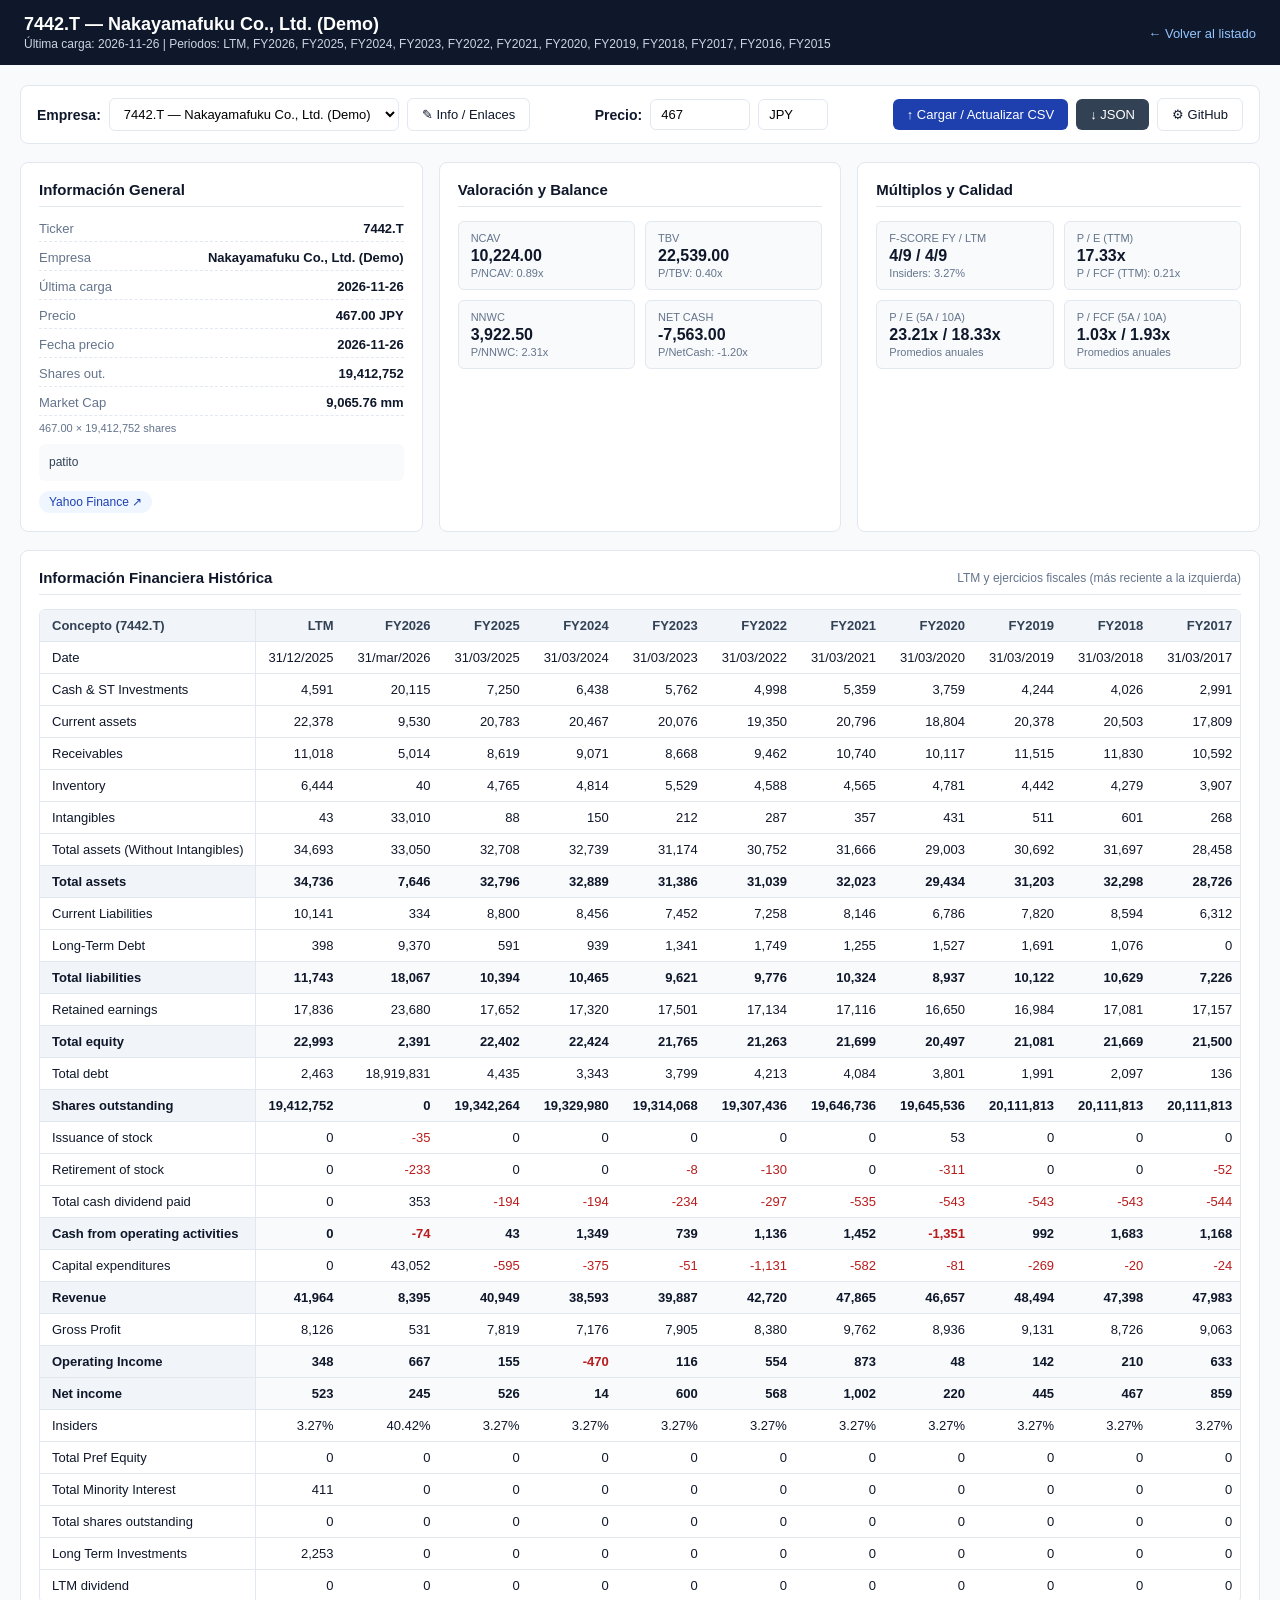
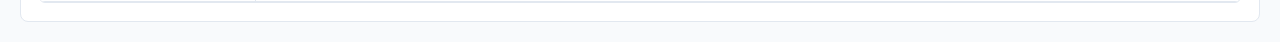
==== commit 8d61b2c2: "Update empresa.html box(           "F-Score FY / LTM",           `${m.fScore !== null ? m.fScore +" ====
--- a/empresa.html
+++ b/empresa.html
@@ -258,7 +258,11 @@
       ].join("");
 
       document.getElementById("col3-metrics").innerHTML = [
-        box("F-Score", m.fScore !== null ? `${m.fScore} / 9` : "N/A", `Insiders: ${m.insiders ? fmtNum(m.insiders * 100) + "%" : "0.00%"}`),
+        box(
+          "F-Score FY / LTM",
+          `${m.fScore !== null ? m.fScore + "/9" : "N/A"} / ${m.fScoreLtm !== null ? m.fScoreLtm + "/9" : "N/A"}`,
+          `Insiders: ${m.insiders ? fmtNum(m.insiders * 100) + "%" : "0.00%"}`
+        ),
         box("P / E (TTM)", m.p_ettm !== null ? fmtNum(m.p_ettm) + "x" : "-", `P / FCF (TTM): ${m.p_fcfttm !== null ? fmtNum(m.p_fcfttm) + "x" : "-"}`),
         box("P / E (5A / 10A)", `${m.p_e5 !== null ? fmtNum(m.p_e5) + "x" : "-"} / ${m.p_e10 !== null ? fmtNum(m.p_e10) + "x" : "-"}`, "Promedios anuales"),
         box("P / FCF (5A / 10A)", `${m.p_fcf5 !== null ? fmtNum(m.p_fcf5) + "x" : "-"} / ${m.p_fcf10 !== null ? fmtNum(m.p_fcf10) + "x" : "-"}`, "Promedios anuales")
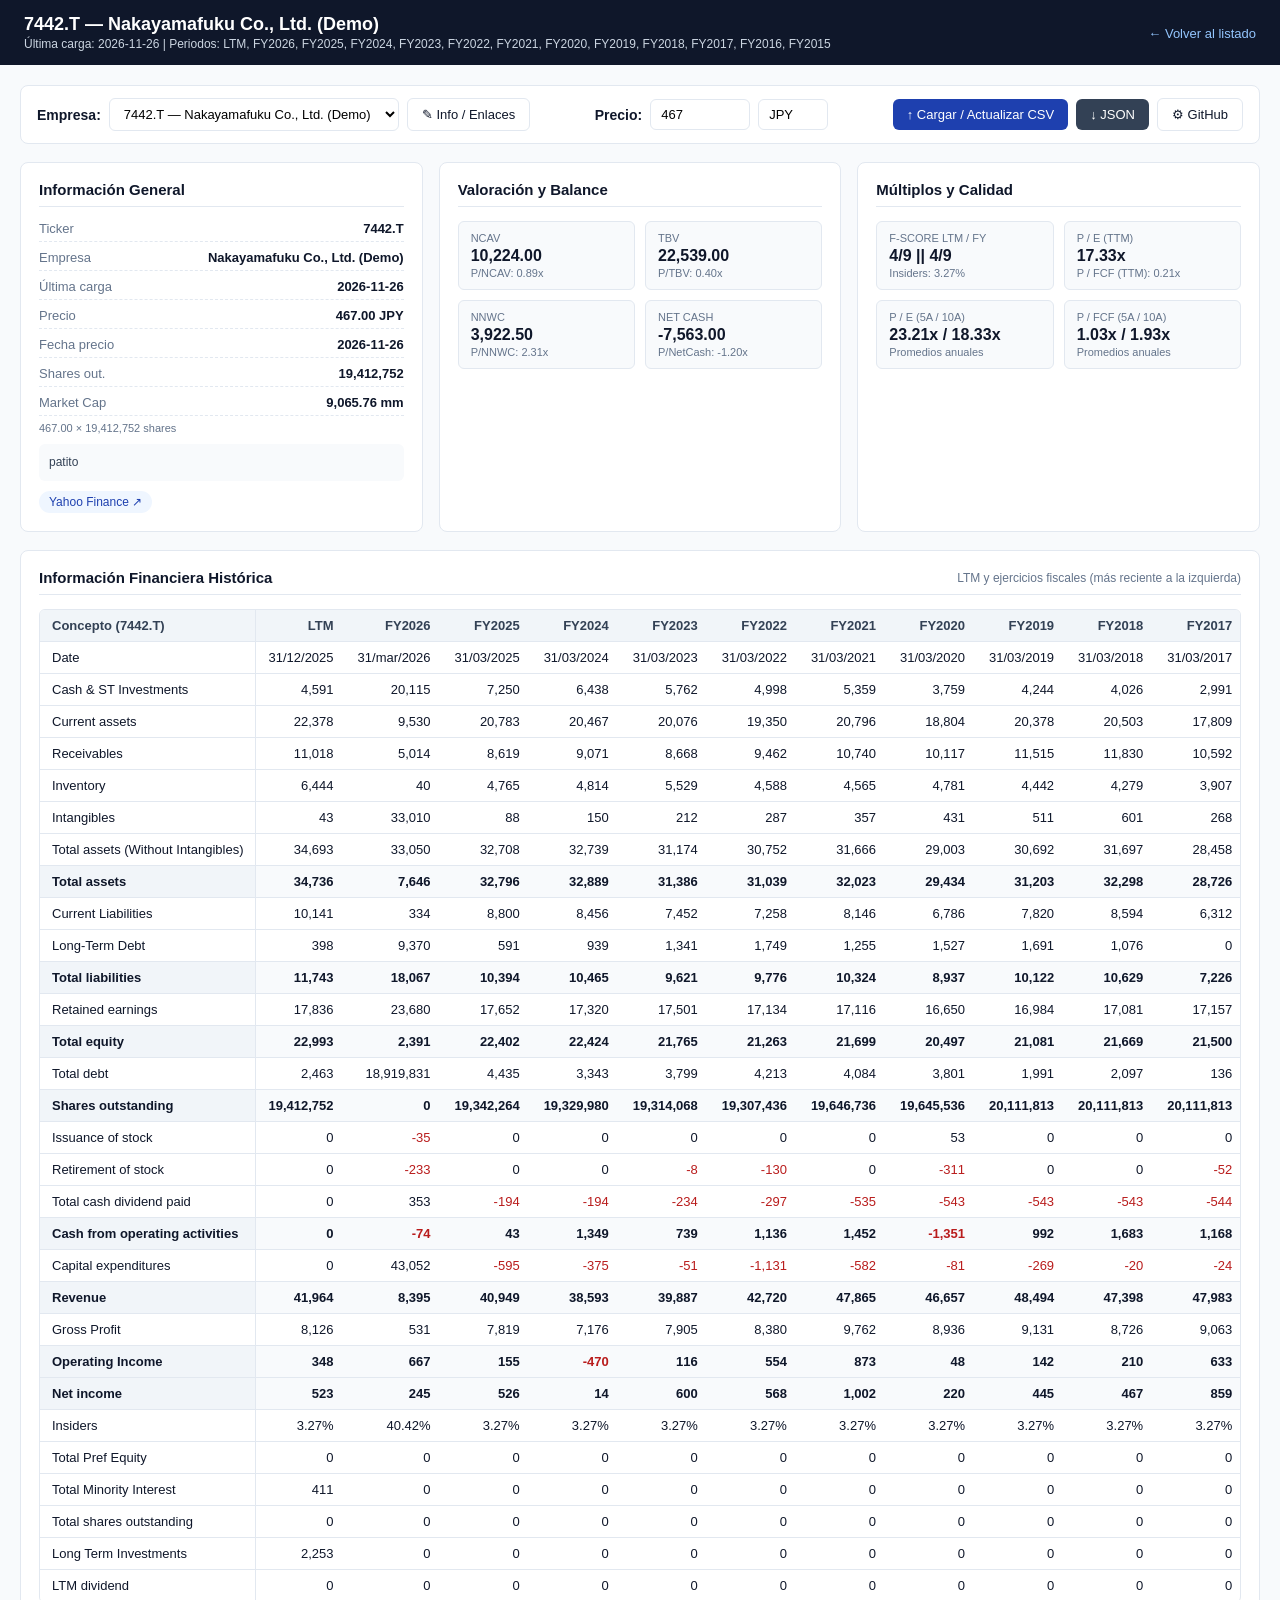
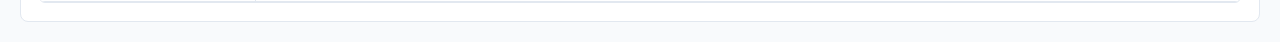
==== commit 9b6138ce: "Update empresa.html cambio de lugar fscore  ltm  y fy" ====
--- a/empresa.html
+++ b/empresa.html
@@ -259,8 +259,8 @@
 
       document.getElementById("col3-metrics").innerHTML = [
         box(
-          "F-Score FY / LTM",
-          `${m.fScore !== null ? m.fScore + "/9" : "N/A"} / ${m.fScoreLtm !== null ? m.fScoreLtm + "/9" : "N/A"}`,
+          "F-Score LTM / FY",
+          `${m.fScoreLtm !== null ? m.fScoreLtm + "/9" : "N/A"} || ${m.fScore !== null ? m.fScore + "/9" : "N/A"}`,
           `Insiders: ${m.insiders ? fmtNum(m.insiders * 100) + "%" : "0.00%"}`
         ),
         box("P / E (TTM)", m.p_ettm !== null ? fmtNum(m.p_ettm) + "x" : "-", `P / FCF (TTM): ${m.p_fcfttm !== null ? fmtNum(m.p_fcfttm) + "x" : "-"}`),
